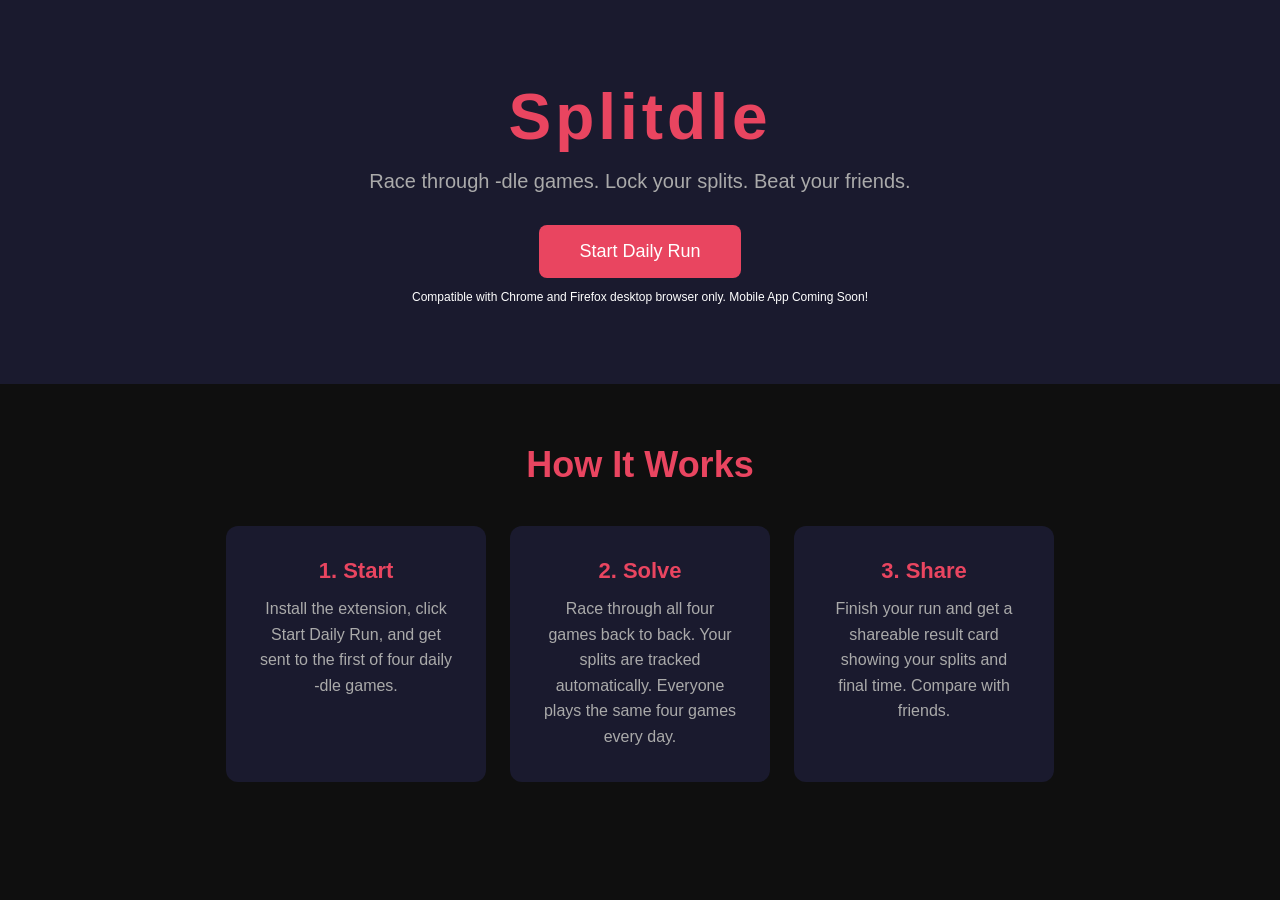
==== index.html @ c93cc16e "Update How It Works section" ====
<!DOCTYPE html>
<html>
  <head>
    <title>Splitdle</title>
    <link rel="stylesheet" href="style.css">
  </head>
  <body>

    <header>
      <h1>Splitdle</h1>
      <p>Race through -dle games. Lock your splits. Beat your friends.</p>
      <button id="startBtn">Start Daily Run</button>
      <p class="compat-notice">Compatible with Chrome and Firefox desktop browser only. Mobile App Coming Soon!</p>
    </header>

    <section>
      <h2>How It Works</h2>
      <div class="steps">
        <div class="step">
          <h3>1. Start</h3>
          <p>Install the extension, click Start Daily Run, and get sent to the first of four daily -dle games.</p>
        </div>
        <div class="step">
          <h3>2. Solve</h3>
          <p>Race through all four games back to back. Your splits are tracked automatically. Everyone plays the same four games every day.</p>
        </div>
        <div class="step">
          <h3>3. Share</h3>
          <p>Finish your run and get a shareable result card showing your splits and final time. Compare with friends.</p>
        </div>
      </div>
    </section>

    <div id="modal" class="modal-overlay">
      <div class="modal-box">
        <h2>Extension Required</h2>
        <p>To start a Splitdle run, you need the browser extension installed.</p>
        <div class="modal-buttons">
          <button id="installBtn">Install Extension</button>
          <button id="closeBtn">Maybe Later</button>
        </div>
      </div>
    </div>

    <script src="app.js"></script>
  </body>
</html>
---- style.css ----
/* General reset so everything looks consistent across browsers */
* {
  margin: 0;
  padding: 0;
  box-sizing: border-box;
}

body {
  font-family: Arial, sans-serif;
  background-color: #0f0f0f;
  color: #ffffff;
}

/* Header / Hero section */
header {
  text-align: center;
  padding: 80px 20px;
  background-color: #1a1a2e;
}

header h1 {
  font-size: 64px;
  color: #e94560;
  letter-spacing: 4px;
}

header p {
  font-size: 20px;
  margin-top: 16px;
  color: #aaaaaa;
}

header button {
  margin-top: 32px;
  padding: 16px 40px;
  font-size: 18px;
  background-color: #e94560;
  color: white;
  border: none;
  border-radius: 8px;
  cursor: pointer;
}

header button:hover {
  background-color: #c73652;
}

/* How It Works section */
section {
  padding: 60px 20px;
  text-align: center;
}

section h2 {
  font-size: 36px;
  margin-bottom: 40px;
  color: #e94560;
}

/* The three step cards laid out in a row */
.steps {
  display: flex;
  justify-content: center;
  gap: 24px;
  flex-wrap: wrap;
}

.step {
  background-color: #1a1a2e;
  border-radius: 12px;
  padding: 32px;
  width: 260px;
}

.step h3 {
  font-size: 22px;
  margin-bottom: 12px;
  color: #e94560;
}

.step p {
  color: #aaaaaa;
  line-height: 1.6;
}

/* Modal overlay — the dark background behind the popup */
.modal-overlay {
  display: none;
  position: fixed;
  top: 0;
  left: 0;
  width: 100%;
  height: 100%;
  background-color: rgba(0, 0, 0, 0.7);
  justify-content: center;
  align-items: center;
  z-index: 1000;
}

/* The white box in the middle */
.modal-box {
  background-color: #1a1a2e;
  border-radius: 12px;
  padding: 40px;
  text-align: center;
  max-width: 400px;
  width: 90%;
  border: 1px solid #e94560;
}

.modal-box h2 {
  color: #e94560;
  margin-bottom: 16px;
  font-size: 24px;
}

.modal-box p {
  color: #aaaaaa;
  margin-bottom: 32px;
  line-height: 1.6;
}

.modal-buttons {
  display: flex;
  gap: 12px;
  justify-content: center;
}

.modal-buttons button {
  padding: 12px 24px;
  border-radius: 8px;
  border: none;
  font-size: 16px;
  cursor: pointer;
}

#installBtn {
  background-color: #e94560;
  color: white;
}

#installBtn:hover {
  background-color: #c73652;
}

#closeBtn {
  background-color: #333;
  color: #aaaaaa;
}

#closeBtn:hover {
  background-color: #444;
}

.compat-notice {
  margin-top: 12px;
  font-size: 12px;
  color: #ffffff;
}
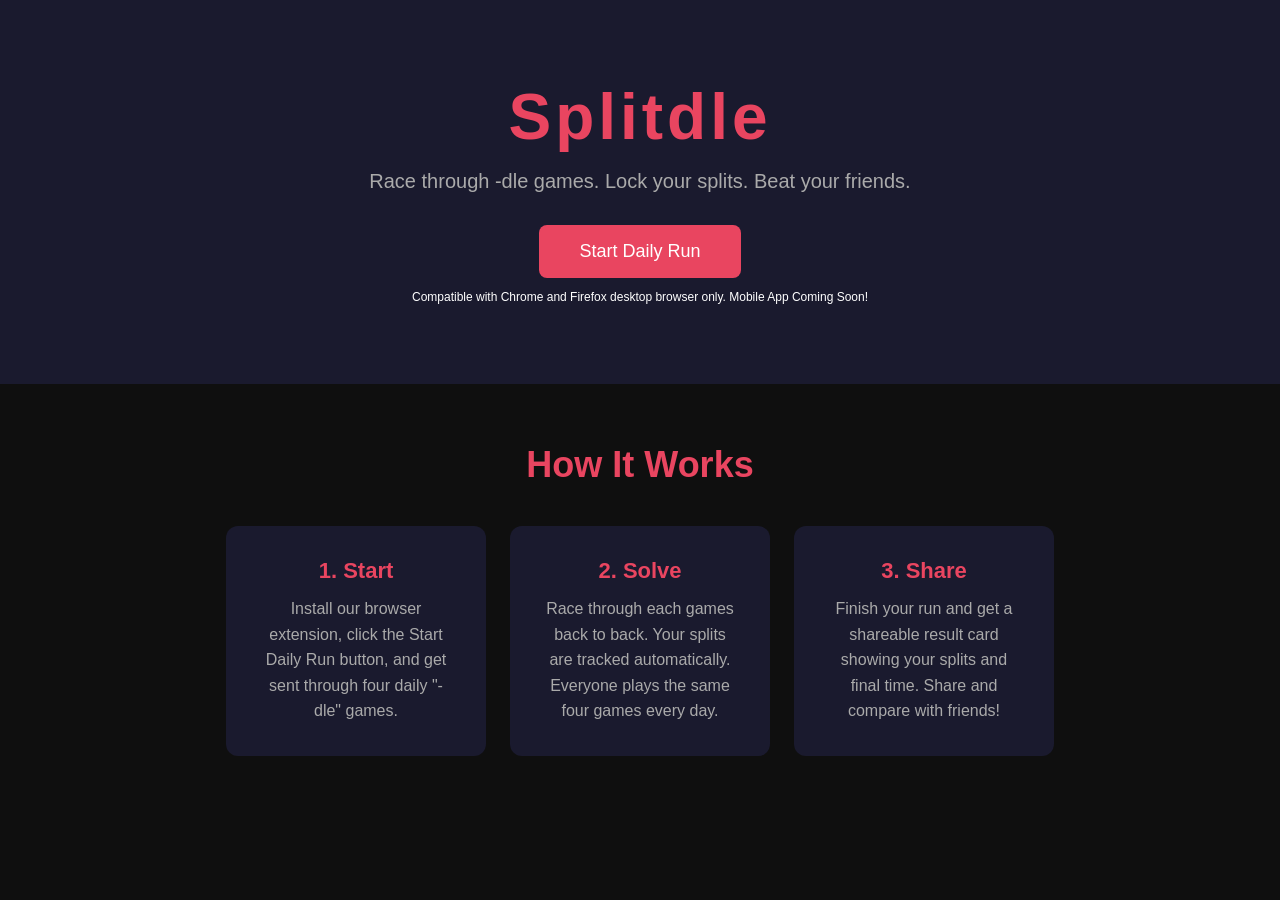
==== commit a45375b6: "Update How It Works section" ====
--- a/index.html
+++ b/index.html
@@ -18,15 +18,15 @@
       <div class="steps">
         <div class="step">
           <h3>1. Start</h3>
-          <p>Install the extension, click Start Daily Run, and get sent to the first of four daily -dle games.</p>
+          <p>Install our browser extension, click the Start Daily Run button, and get sent through four daily "-dle" games.</p>
         </div>
         <div class="step">
           <h3>2. Solve</h3>
-          <p>Race through all four games back to back. Your splits are tracked automatically. Everyone plays the same four games every day.</p>
+          <p>Race through each games back to back. Your splits are tracked automatically. Everyone plays the same four games every day.</p>
         </div>
         <div class="step">
           <h3>3. Share</h3>
-          <p>Finish your run and get a shareable result card showing your splits and final time. Compare with friends.</p>
+          <p>Finish your run and get a shareable result card showing your splits and final time. Share and compare with friends!</p>
         </div>
       </div>
     </section>
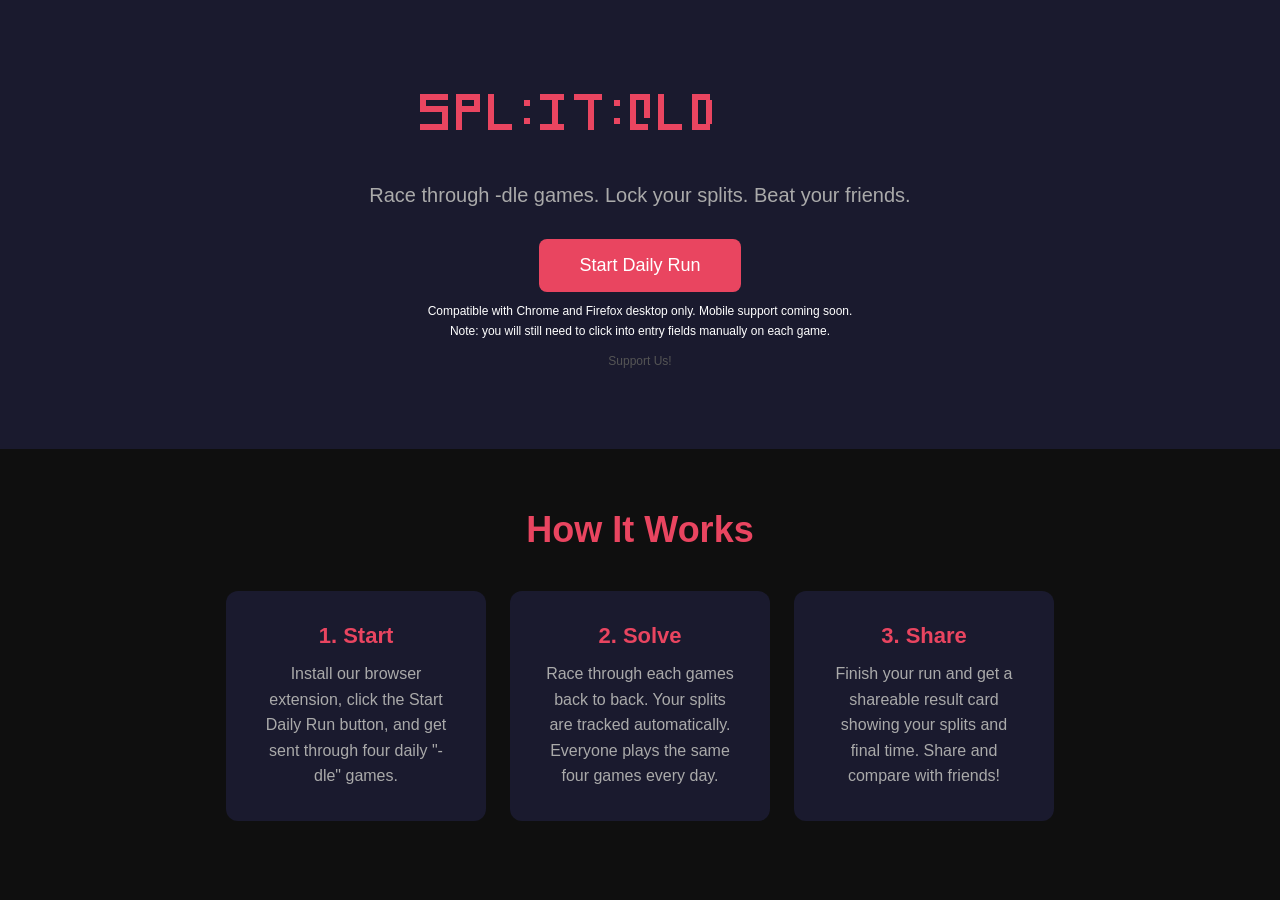
==== commit 26fe88fe: "HUD position, DNF redirect, support links, logo, entry field note" ====
--- a/index.html
+++ b/index.html
@@ -7,10 +7,45 @@
   <body>
 
     <header>
-      <h1>Splitdle</h1>
+      <svg width="100%" viewBox="0 0 460 88" role="img" xmlns="http://www.w3.org/2000/svg" style="max-width:460px;margin:0 auto;display:block;">
+  <title>Splitdle</title>
+  <style>.px{fill:#e94560;}</style>
+  <rect class="px" x="10" y="14" width="28" height="6"/>
+  <rect class="px" x="10" y="14" width="6" height="16"/>
+  <rect class="px" x="10" y="26" width="28" height="6"/>
+  <rect class="px" x="32" y="32" width="6" height="16"/>
+  <rect class="px" x="10" y="44" width="28" height="6"/>
+  <rect class="px" x="46" y="14" width="6" height="36"/>
+  <rect class="px" x="46" y="14" width="22" height="6"/>
+  <rect class="px" x="64" y="14" width="6" height="18"/>
+  <rect class="px" x="46" y="26" width="22" height="6"/>
+  <rect class="px" x="78" y="14" width="6" height="36"/>
+  <rect class="px" x="78" y="44" width="24" height="6"/>
+  <rect class="px" x="114" y="20" width="6" height="6"/>
+  <rect class="px" x="114" y="38" width="6" height="6"/>
+  <rect class="px" x="130" y="14" width="24" height="6"/>
+  <rect class="px" x="142" y="20" width="6" height="30"/>
+  <rect class="px" x="130" y="44" width="24" height="6"/>
+  <rect class="px" x="164" y="14" width="28" height="6"/>
+  <rect class="px" x="178" y="20" width="6" height="30"/>
+  <rect class="px" x="204" y="20" width="6" height="6"/>
+  <rect class="px" x="204" y="38" width="6" height="6"/>
+  <rect class="px" x="220" y="14" width="6" height="36"/>
+  <rect class="px" x="220" y="14" width="18" height="6"/>
+  <rect class="px" x="234" y="14" width="6" height="24"/>
+  <rect class="px" x="220" y="44" width="18" height="6"/>
+  <rect class="px" x="248" y="14" width="6" height="36"/>
+  <rect class="px" x="248" y="44" width="24" height="6"/>
+  <rect class="px" x="282" y="14" width="6" height="36"/>
+  <rect class="px" x="282" y="14" width="18" height="6"/>
+  <rect class="px" x="296" y="20" width="6" height="24"/>
+  <rect class="px" x="282" y="44" width="18" height="6"/>
+</svg>
       <p>Race through -dle games. Lock your splits. Beat your friends.</p>
       <button id="startBtn">Start Daily Run</button>
-      <p class="compat-notice">Compatible with Chrome and Firefox desktop browser only. Mobile App Coming Soon!</p>
+      <p class="compat-notice">Compatible with Chrome and Firefox desktop only. Mobile support coming soon.</p>
+      <p class="compat-notice" style="margin-top:6px;">Note: you will still need to click into entry fields manually on each game.</p>
+      <a href="#" class="support-link-main">Support Us!</a>
     </header>
 
     <section>
--- a/style.css
+++ b/style.css
@@ -156,4 +156,16 @@
   margin-top: 12px;
   font-size: 12px;
   color: #ffffff;
+}
+
+.support-link-main {
+  display: inline-block;
+  margin-top: 16px;
+  color: #555555;
+  font-size: 12px;
+  text-decoration: none;
+}
+
+.support-link-main:hover {
+  color: #aaaaaa;
 }
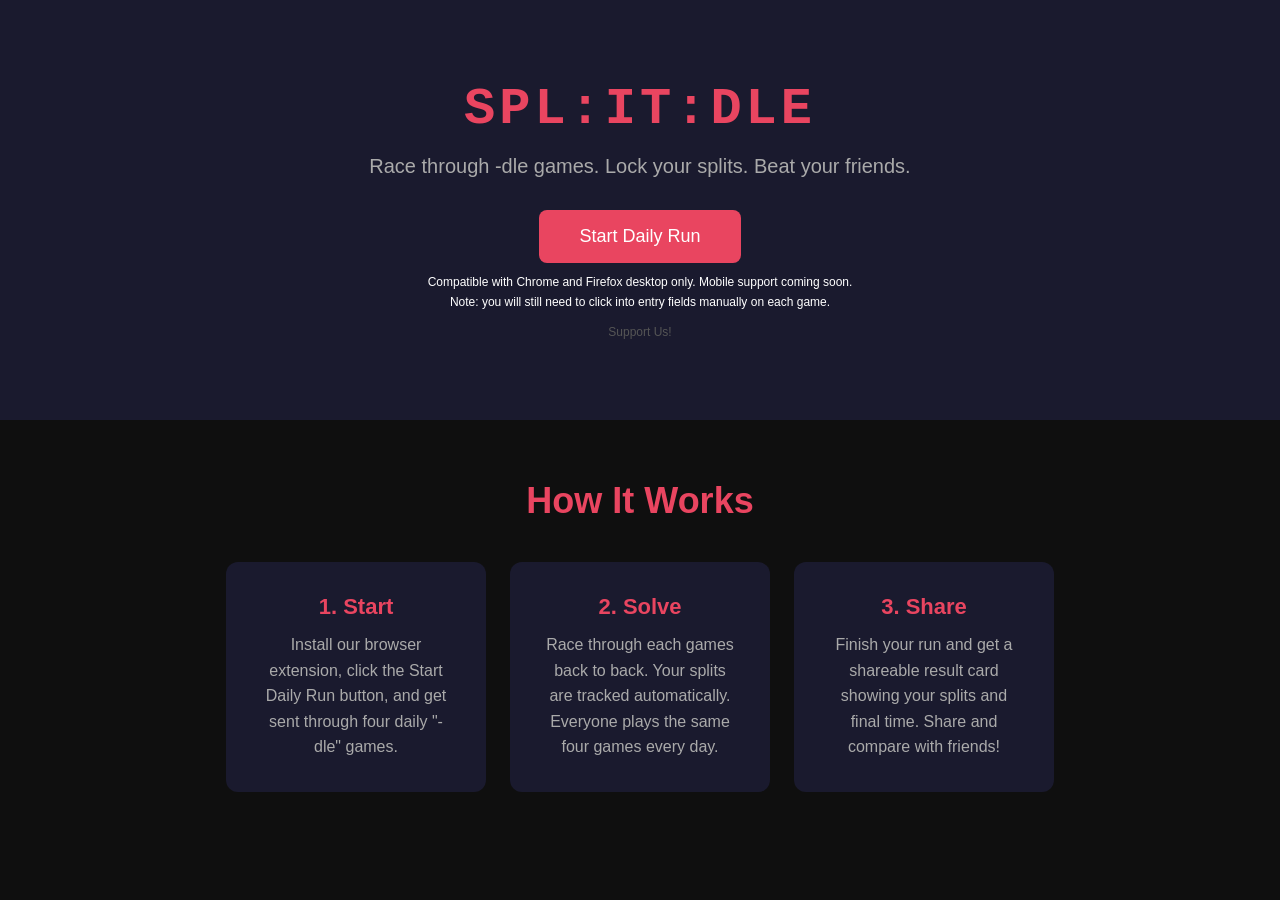
==== commit 7f83104e: "Replace SVG logo with monospace text" ====
--- a/index.html
+++ b/index.html
@@ -7,40 +7,7 @@
   <body>
 
     <header>
-      <svg width="100%" viewBox="0 0 460 88" role="img" xmlns="http://www.w3.org/2000/svg" style="max-width:460px;margin:0 auto;display:block;">
-  <title>Splitdle</title>
-  <style>.px{fill:#e94560;}</style>
-  <rect class="px" x="10" y="14" width="28" height="6"/>
-  <rect class="px" x="10" y="14" width="6" height="16"/>
-  <rect class="px" x="10" y="26" width="28" height="6"/>
-  <rect class="px" x="32" y="32" width="6" height="16"/>
-  <rect class="px" x="10" y="44" width="28" height="6"/>
-  <rect class="px" x="46" y="14" width="6" height="36"/>
-  <rect class="px" x="46" y="14" width="22" height="6"/>
-  <rect class="px" x="64" y="14" width="6" height="18"/>
-  <rect class="px" x="46" y="26" width="22" height="6"/>
-  <rect class="px" x="78" y="14" width="6" height="36"/>
-  <rect class="px" x="78" y="44" width="24" height="6"/>
-  <rect class="px" x="114" y="20" width="6" height="6"/>
-  <rect class="px" x="114" y="38" width="6" height="6"/>
-  <rect class="px" x="130" y="14" width="24" height="6"/>
-  <rect class="px" x="142" y="20" width="6" height="30"/>
-  <rect class="px" x="130" y="44" width="24" height="6"/>
-  <rect class="px" x="164" y="14" width="28" height="6"/>
-  <rect class="px" x="178" y="20" width="6" height="30"/>
-  <rect class="px" x="204" y="20" width="6" height="6"/>
-  <rect class="px" x="204" y="38" width="6" height="6"/>
-  <rect class="px" x="220" y="14" width="6" height="36"/>
-  <rect class="px" x="220" y="14" width="18" height="6"/>
-  <rect class="px" x="234" y="14" width="6" height="24"/>
-  <rect class="px" x="220" y="44" width="18" height="6"/>
-  <rect class="px" x="248" y="14" width="6" height="36"/>
-  <rect class="px" x="248" y="44" width="24" height="6"/>
-  <rect class="px" x="282" y="14" width="6" height="36"/>
-  <rect class="px" x="282" y="14" width="18" height="6"/>
-  <rect class="px" x="296" y="20" width="6" height="24"/>
-  <rect class="px" x="282" y="44" width="18" height="6"/>
-</svg>
+      <h1 style="font-family:'Courier New', monospace;font-size:52px;font-weight:900;color:#e94560;letter-spacing:4px;">SPL:IT:DLE</h1>
       <p>Race through -dle games. Lock your splits. Beat your friends.</p>
       <button id="startBtn">Start Daily Run</button>
       <p class="compat-notice">Compatible with Chrome and Firefox desktop only. Mobile support coming soon.</p>
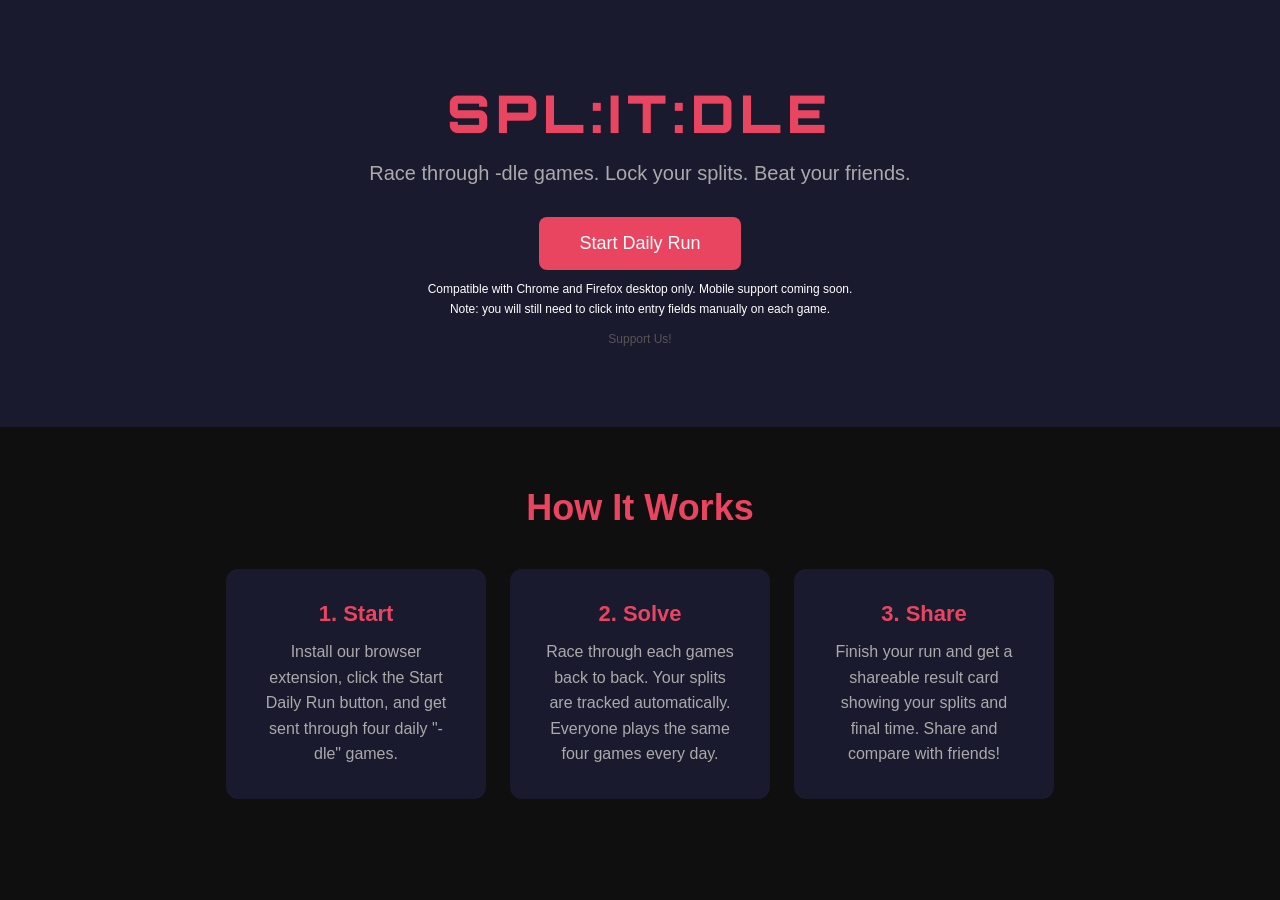
==== commit 7b0d9f38: "Add Orbitron font to logo" ====
--- a/index.html
+++ b/index.html
@@ -3,11 +3,12 @@
   <head>
     <title>Splitdle</title>
     <link rel="stylesheet" href="style.css">
+    <link href="https://fonts.googleapis.com/css2?family=Orbitron:wght@900&display=swap" rel="stylesheet">
   </head>
   <body>
 
     <header>
-      <h1 style="font-family:'Courier New', monospace;font-size:52px;font-weight:900;color:#e94560;letter-spacing:4px;">SPL:IT:DLE</h1>
+      <h1 style="font-family:'Orbitron', sans-serif;font-size:52px;font-weight:900;color:#e94560;letter-spacing:6px;">SPL:IT:DLE</h1>
       <p>Race through -dle games. Lock your splits. Beat your friends.</p>
       <button id="startBtn">Start Daily Run</button>
       <p class="compat-notice">Compatible with Chrome and Firefox desktop only. Mobile support coming soon.</p>
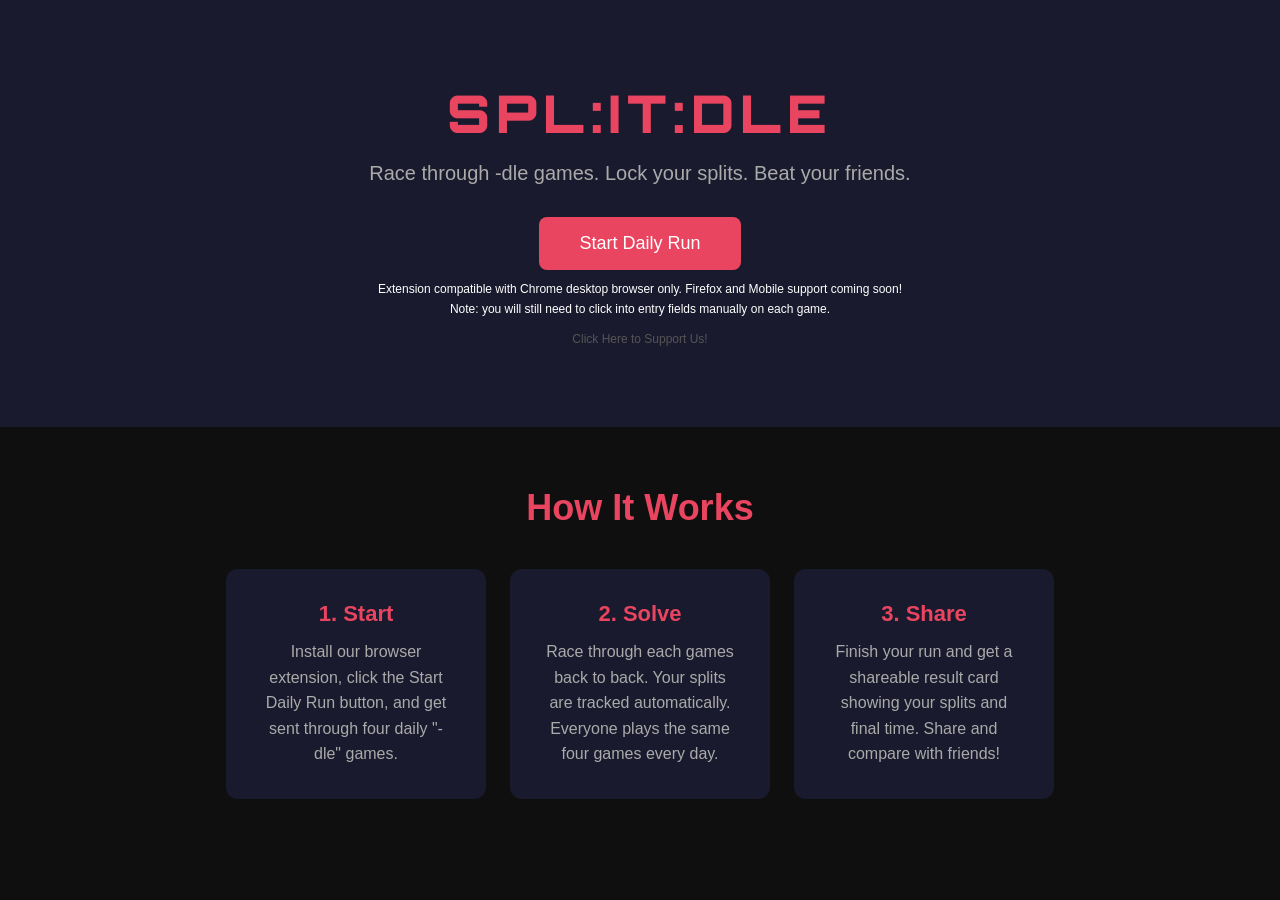
==== commit 034fd3af: "fix already played message" ====
--- a/index.html
+++ b/index.html
@@ -11,9 +11,9 @@
       <h1 style="font-family:'Orbitron', sans-serif;font-size:52px;font-weight:900;color:#e94560;letter-spacing:6px;">SPL:IT:DLE</h1>
       <p>Race through -dle games. Lock your splits. Beat your friends.</p>
       <button id="startBtn">Start Daily Run</button>
-      <p class="compat-notice">Compatible with Chrome and Firefox desktop only. Mobile support coming soon.</p>
+      <p class="compat-notice">Extension compatible with Chrome desktop browser only. Firefox and Mobile support coming soon!</p>
       <p class="compat-notice" style="margin-top:6px;">Note: you will still need to click into entry fields manually on each game.</p>
-      <a href="#" class="support-link-main">Support Us!</a>
+      <a href="#" class="support-link-main">Click Here to Support Us!</a>
     </header>
 
     <section>
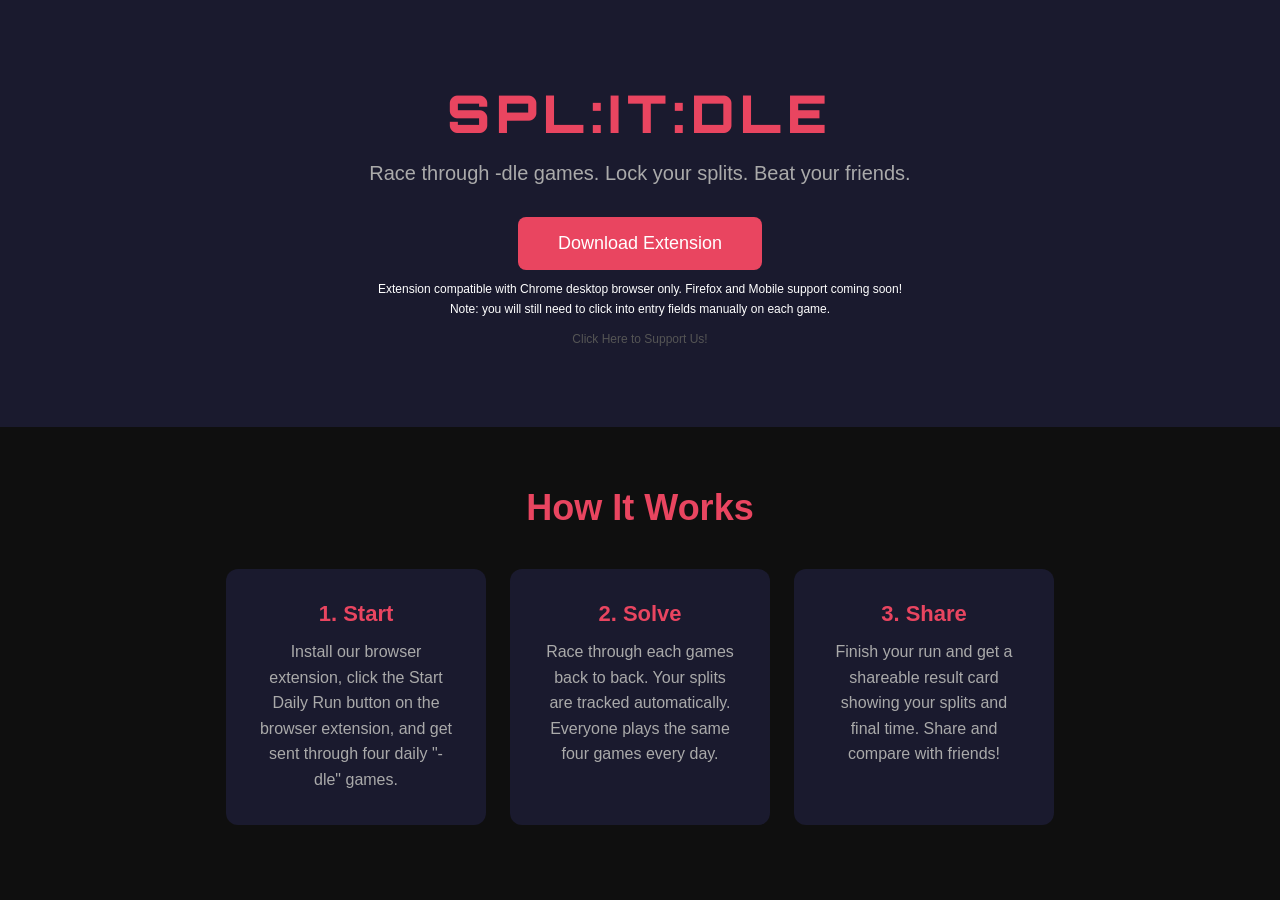
==== commit c4e0b899: "home start button fix" ====
--- a/index.html
+++ b/index.html
@@ -10,7 +10,7 @@
     <header>
       <h1 style="font-family:'Orbitron', sans-serif;font-size:52px;font-weight:900;color:#e94560;letter-spacing:6px;">SPL:IT:DLE</h1>
       <p>Race through -dle games. Lock your splits. Beat your friends.</p>
-      <button id="startBtn">Start Daily Run</button>
+      <button id="startBtn">Download Extension</button>
       <p class="compat-notice">Extension compatible with Chrome desktop browser only. Firefox and Mobile support coming soon!</p>
       <p class="compat-notice" style="margin-top:6px;">Note: you will still need to click into entry fields manually on each game.</p>
       <a href="#" class="support-link-main">Click Here to Support Us!</a>
@@ -21,7 +21,7 @@
       <div class="steps">
         <div class="step">
           <h3>1. Start</h3>
-          <p>Install our browser extension, click the Start Daily Run button, and get sent through four daily "-dle" games.</p>
+          <p>Install our browser extension, click the Start Daily Run button on the browser extension, and get sent through four daily "-dle" games.</p>
         </div>
         <div class="step">
           <h3>2. Solve</h3>
@@ -37,9 +37,9 @@
     <div id="modal" class="modal-overlay">
       <div class="modal-box">
         <h2>Extension Required</h2>
-        <p>To start a Splitdle run, you need the browser extension installed.</p>
+        <p>Splitdle runs through a browser extension. Once installed, click the Splitdle icon in your toolbar to start your daily run.</p>
         <div class="modal-buttons">
-          <button id="installBtn">Install Extension</button>
+          <button id="installBtn">Download Extension</button>
           <button id="closeBtn">Maybe Later</button>
         </div>
       </div>
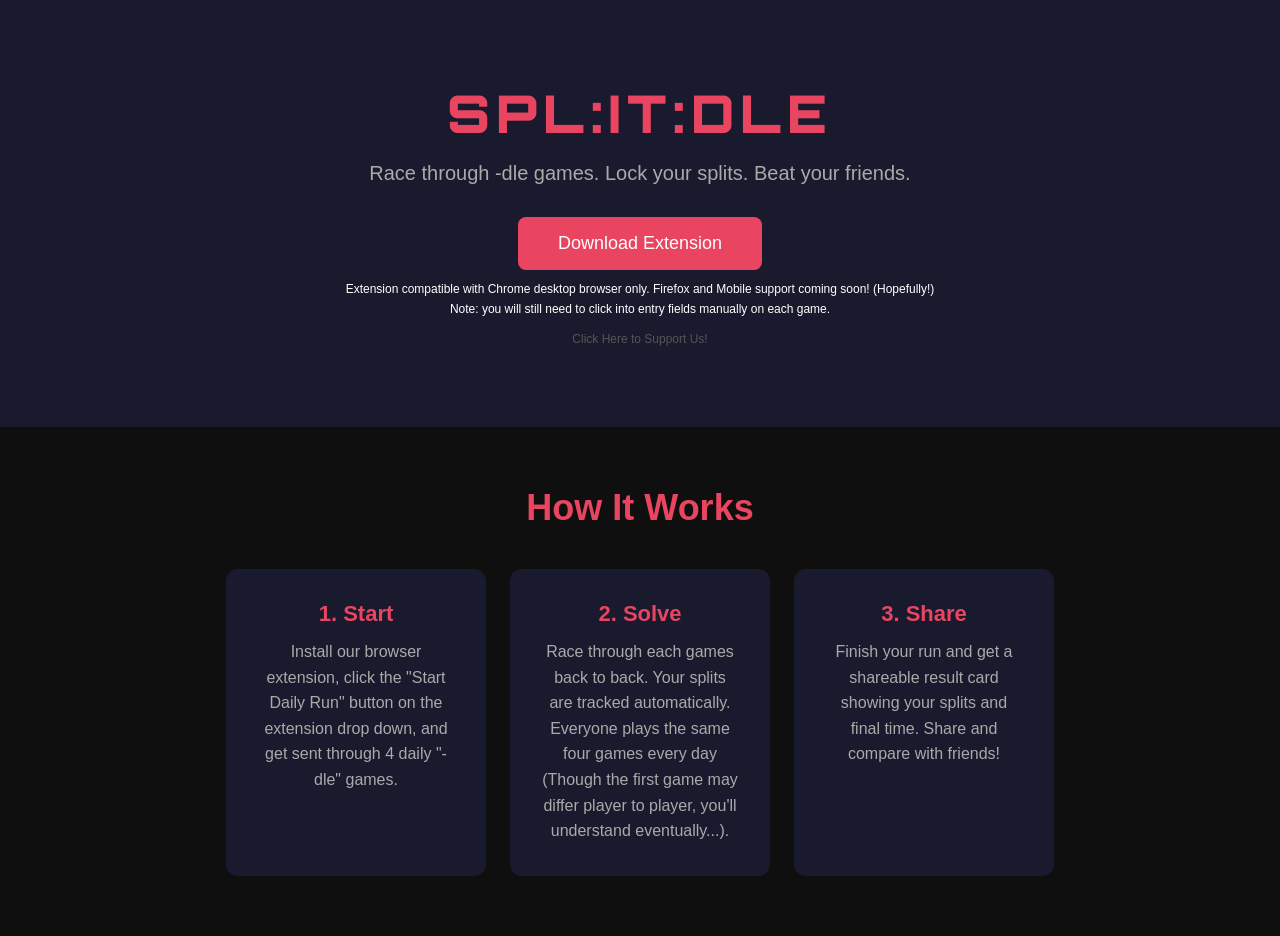
==== commit 351f6b9e: "home page text fix" ====
--- a/index.html
+++ b/index.html
@@ -11,7 +11,7 @@
       <h1 style="font-family:'Orbitron', sans-serif;font-size:52px;font-weight:900;color:#e94560;letter-spacing:6px;">SPL:IT:DLE</h1>
       <p>Race through -dle games. Lock your splits. Beat your friends.</p>
       <button id="startBtn">Download Extension</button>
-      <p class="compat-notice">Extension compatible with Chrome desktop browser only. Firefox and Mobile support coming soon!</p>
+      <p class="compat-notice">Extension compatible with Chrome desktop browser only. Firefox and Mobile support coming soon! (Hopefully!)</p>
       <p class="compat-notice" style="margin-top:6px;">Note: you will still need to click into entry fields manually on each game.</p>
       <a href="#" class="support-link-main">Click Here to Support Us!</a>
     </header>
@@ -21,11 +21,11 @@
       <div class="steps">
         <div class="step">
           <h3>1. Start</h3>
-          <p>Install our browser extension, click the Start Daily Run button on the browser extension, and get sent through four daily "-dle" games.</p>
+          <p>Install our browser extension, click the "Start Daily Run" button on the extension drop down, and get sent through 4 daily "-dle" games.</p>
         </div>
         <div class="step">
           <h3>2. Solve</h3>
-          <p>Race through each games back to back. Your splits are tracked automatically. Everyone plays the same four games every day.</p>
+          <p>Race through each games back to back. Your splits are tracked automatically. Everyone plays the same four games every day (Though the first game may differ player to player, you'll understand eventually...).</p>
         </div>
         <div class="step">
           <h3>3. Share</h3>
